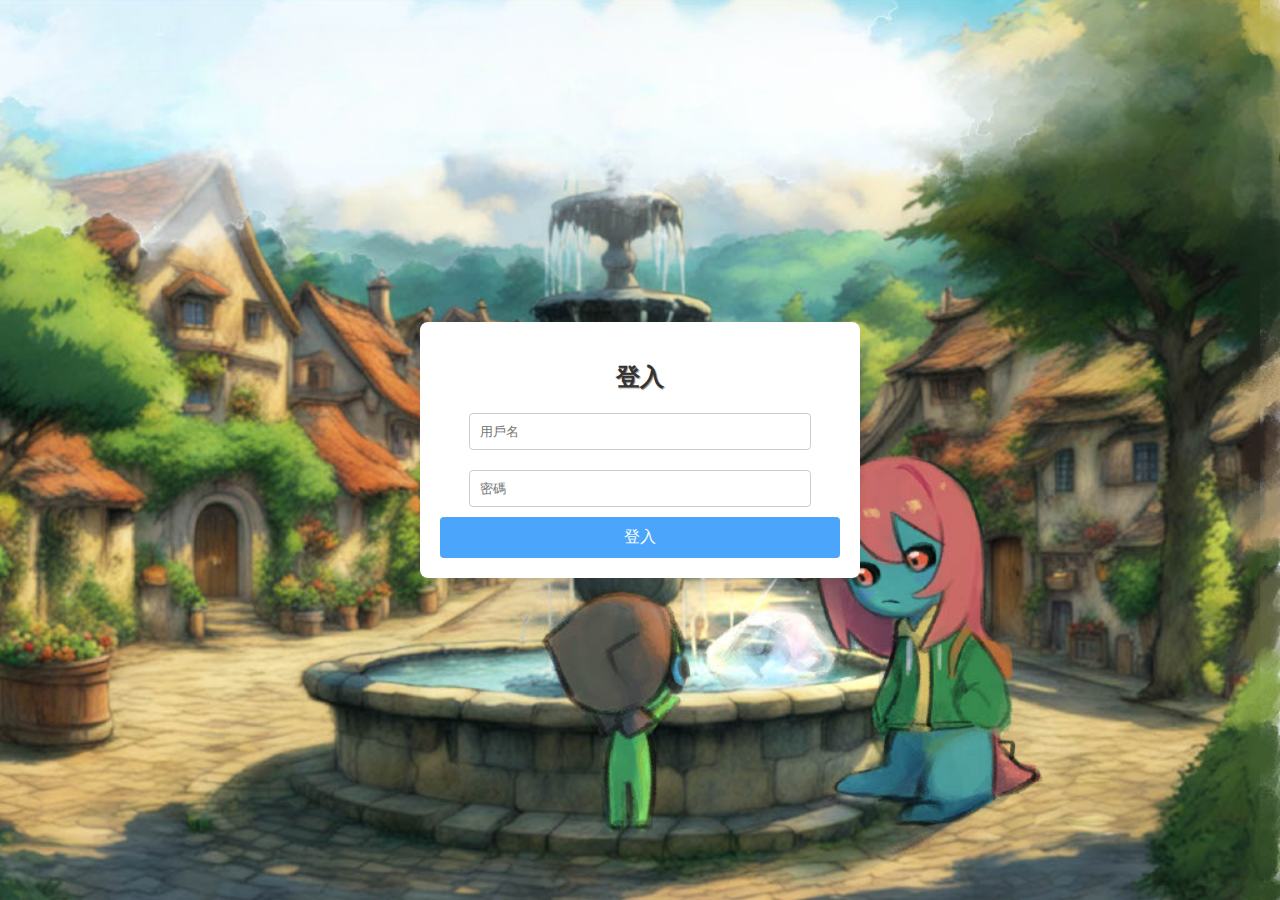
==== login.html @ 72384799 "Add files via upload" ====
<!DOCTYPE html>
<html lang="zh-Hant">
<head>
    <meta charset="UTF-8">
    <meta name="viewport" content="width=device-width, initial-scale=1.0">
    <title>登入畫面</title>
    <link rel="stylesheet" href="CSS\login.css">
 
</head>
<body>

    <div class="login-container">
        <h2>登入</h2>
        <form action="index.html" method="GET">
            <input type="text" name="username" placeholder="用戶名" required>
            <input type="password" placeholder="密碼" required>
            <button type="submit">登入</button>
        </form>
        <!-- <div class="forgot-password">
            <a href="#">忘記密碼？</a>
        </div> -->
    </div>

</body>
</html>
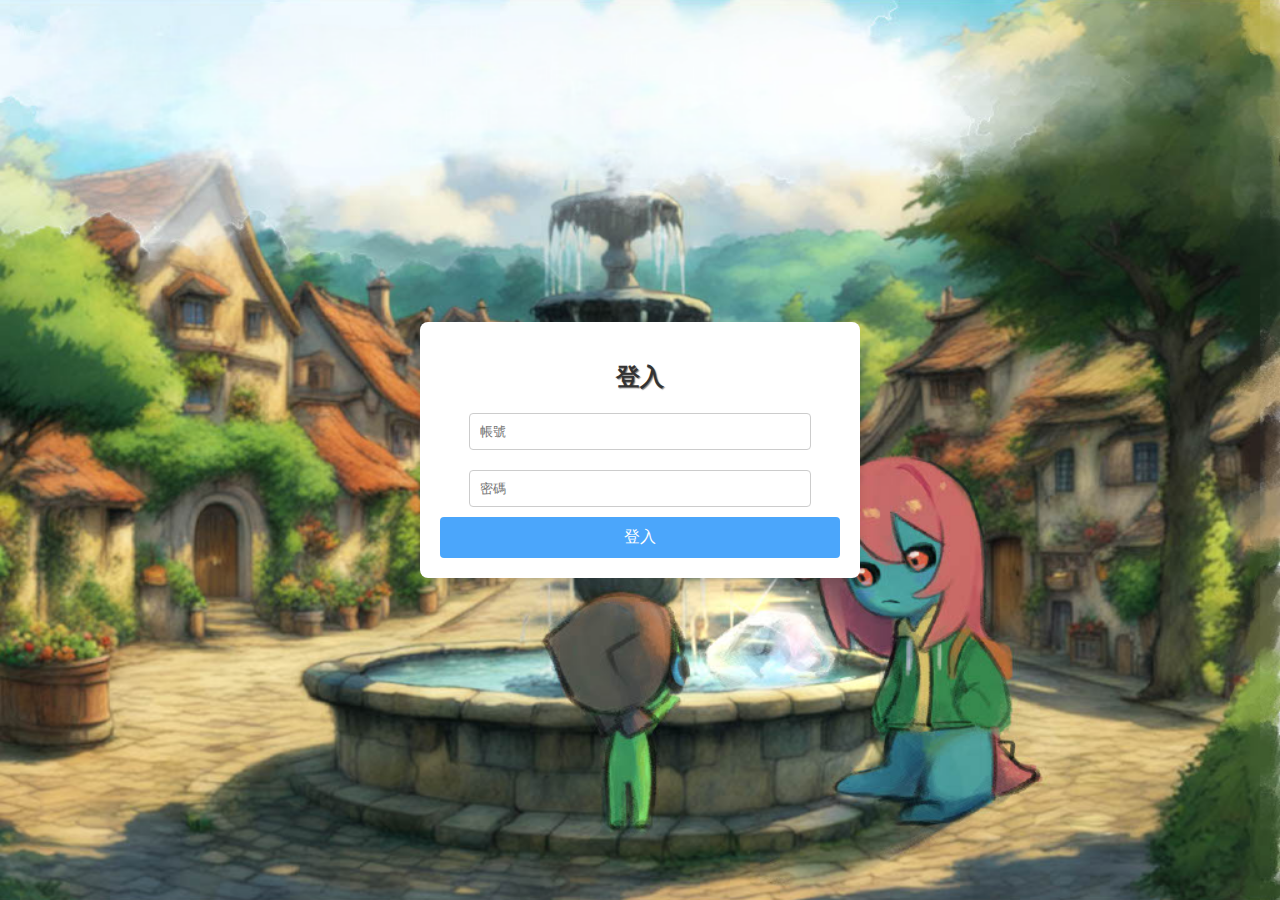
==== commit ae9162a3: "Update login.html" ====
--- a/login.html
+++ b/login.html
@@ -12,7 +12,7 @@
     <div class="login-container">
         <h2>登入</h2>
         <form action="index.html" method="GET">
-            <input type="text" name="username" placeholder="用戶名" required>
+            <input type="text" name="username" placeholder="帳號" required>
             <input type="password" placeholder="密碼" required>
             <button type="submit">登入</button>
         </form>
